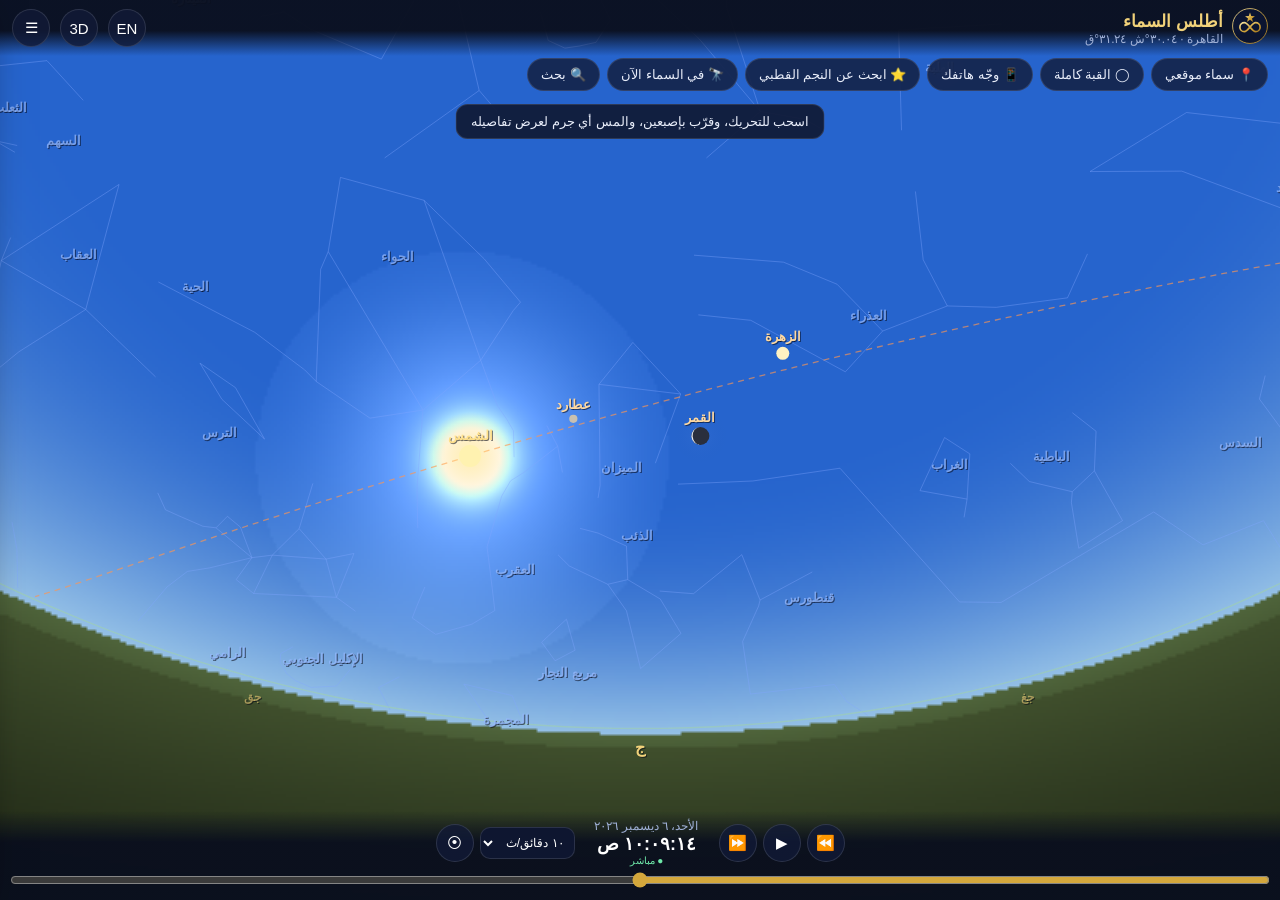
==== atlas.html @ fbcc68f6 "The Universe in Your Hands: full site Co-Authored-By: Claude Opus 5.5 <noreply@anthropic.com> Claude" ====
<!DOCTYPE html>
<html lang="ar" dir="rtl">
<head>
<meta charset="utf-8">
<meta name="viewport" content="width=device-width, initial-scale=1, viewport-fit=cover, user-scalable=no">
<meta name="theme-color" content="#0a0f1e">
<title>أطلس السماء | Sky Atlas — خالد محمد</title>
<link rel="stylesheet" href="css/app.css">
<style>
html,body{margin:0;height:100%;overflow:hidden;background:#0a0f1e;touch-action:none}
#sky{position:fixed;inset:0;width:100%;height:100%;display:block;cursor:grab}
#sky.dragging{cursor:grabbing}
.top{position:fixed;top:0;left:0;right:0;display:flex;align-items:center;gap:10px;padding:calc(8px + env(safe-area-inset-top)) 12px 8px;background:linear-gradient(#0a0f1ef5 55%,#0a0f1e00);pointer-events:none;z-index:5}
.top>*{pointer-events:auto}
.brand{display:flex;align-items:center;gap:9px;flex:1;min-width:0;text-decoration:none;color:inherit}
.brand h1{font-size:17px;margin:0;color:var(--gold-l);font-weight:700;white-space:nowrap}
.brand .sub{font-size:12px;color:var(--muted);white-space:nowrap;overflow:hidden;text-overflow:ellipsis}
.chips{position:fixed;top:calc(58px + env(safe-area-inset-top));left:0;right:0;display:flex;gap:7px;padding:0 12px;overflow-x:auto;z-index:5;scrollbar-width:none}
.chips::-webkit-scrollbar{display:none}
.timebar{position:fixed;left:0;right:0;bottom:0;z-index:6;padding:8px 10px calc(8px + env(safe-area-inset-bottom));background:linear-gradient(#0a0f1e00,#0a0f1ef2 35%);}
.trow{display:flex;align-items:center;gap:6px;justify-content:center}
.tdisp{text-align:center;min-width:132px;cursor:pointer}
.tdisp .d{font-size:12px;color:var(--muted)}
.tdisp .t{font-size:18px;color:#fff;font-variant-numeric:tabular-nums;font-weight:600}
.tdisp .live{font-size:10px;color:#6ee7a8}
.tdisp .live.off{color:#f6b26b}
#tSlider{width:100%;margin:6px 0 0;accent-color:var(--gold)}
.ibtn{width:38px;height:38px;border-radius:50%;border:1px solid var(--line);background:var(--glass);color:#fff;font-size:15px;display:grid;place-items:center;cursor:pointer;padding:0}
.ibtn.on{background:var(--gold);color:#0a0f1e;border-color:var(--gold)}
#info{position:fixed;z-index:7;left:10px;right:10px;bottom:calc(112px + env(safe-area-inset-bottom));max-width:420px;margin:auto;max-height:52vh;overflow:auto}
#info h2{margin:0 0 2px;font-size:20px;color:var(--gold-l)}
#info .alt{color:var(--muted);font-size:13px;margin-bottom:8px}
.kv{display:grid;grid-template-columns:auto 1fr;gap:4px 12px;font-size:13.5px}
.kv b{color:var(--muted);font-weight:500}
.kv span{font-variant-numeric:tabular-nums}
.note{margin-top:8px;font-size:12.5px;color:#f6b26b}
.row-btns{display:flex;gap:6px;margin-top:10px;flex-wrap:wrap}
.x{position:absolute;top:8px;inset-inline-end:8px}
#drawer{position:fixed;z-index:8;top:0;bottom:0;inset-inline-end:0;width:min(380px,92vw);transform:translateX(105%);transition:transform .25s;display:flex;flex-direction:column;border-radius:0;padding:0;padding-top:env(safe-area-inset-top)}
[dir=rtl] #drawer{transform:translateX(-105%)}
#drawer.open{transform:none}
.tabs{display:flex;gap:4px;padding:10px;border-bottom:1px solid var(--line);flex-wrap:wrap}
.tab{flex:1;min-width:64px;padding:8px 6px;border-radius:10px;border:1px solid transparent;background:none;color:var(--muted);font:inherit;font-size:13px;cursor:pointer}
.tab.on{background:var(--glass2);color:#fff;border-color:var(--line)}
.pane{display:none;padding:12px 14px 30px;overflow:auto;flex:1}
.pane.on{display:block}
.tog{display:flex;align-items:center;justify-content:space-between;padding:9px 2px;border-bottom:1px solid #ffffff0d;font-size:14px;cursor:pointer}
.tog input{width:20px;height:20px;accent-color:var(--gold)}
.sw{display:inline-block;width:14px;height:3px;border-radius:2px;margin-inline-end:8px;vertical-align:middle}
label.f{display:block;font-size:12px;color:var(--muted);margin:10px 0 4px}
.inp{width:100%;box-sizing:border-box;padding:10px;border-radius:10px;border:1px solid var(--line);background:#0e1630;color:#fff;font:inherit;font-size:14px}
.two{display:grid;grid-template-columns:1fr 1fr;gap:8px}
.list .it{display:flex;justify-content:space-between;align-items:center;gap:8px;padding:9px 6px;border-bottom:1px solid #ffffff0d;cursor:pointer;font-size:14px}
.list .it:hover{background:#ffffff08}
.list .it small{color:var(--muted)}
.dot{width:10px;height:10px;border-radius:50%;display:inline-block;margin-inline-end:8px}
#guide{position:fixed;z-index:7;top:calc(100px + env(safe-area-inset-top));left:10px;right:10px;max-width:440px;margin:auto}
#guide ol{margin:6px 0 0;padding-inline-start:20px;font-size:13.5px;line-height:1.7}
#toast{position:fixed;z-index:9;left:50%;top:calc(104px + env(safe-area-inset-top));transform:translateX(-50%);padding:9px 14px;border-radius:12px;background:#111a36ee;border:1px solid var(--line);font-size:13px;opacity:0;transition:opacity .3s;pointer-events:none;max-width:86vw;text-align:center}
#toast.show{opacity:1}
.scrim{position:fixed;inset:0;background:#0006;z-index:7;display:none}
.scrim.on{display:block}
.about p{font-size:13.5px;line-height:1.7;color:#d9e0f2}
.about .who{display:flex;gap:12px;align-items:center;margin-bottom:8px}
.legend{font-size:11.5px;color:var(--muted);margin-top:10px;line-height:1.6}
</style>
</head>
<body>
<canvas id="sky"></canvas>

<header class="top">
  <a class="brand" href="index.html" id="homeLink">
    <span id="logo"></span>
    <div style="min-width:0"><h1 data-i="title"></h1><div class="sub" id="placeLbl"></div></div>
  </a>
  <button class="ibtn" id="btnLang" title="Language">EN</button>
  <button class="ibtn" id="btnMode" title="2D / 3D">3D</button>
  <button class="ibtn" id="btnMenu" title="Menu">☰</button>
</header>

<div class="chips">
  <button class="chip" id="cHere" data-i="cHere"></button>
  <button class="chip" id="cDome" data-i="cDome"></button>
  <button class="chip" id="cGyro" data-i="cGyro"></button>
  <button class="chip" id="cPolaris" data-i="cPolaris"></button>
  <button class="chip" id="cNow" data-i="cNow"></button>
  <button class="chip" id="cSearch" data-i="cSearch"></button>
</div>

<div id="toast"></div>
<div id="guide" class="panel" hidden></div>
<div id="info" class="panel" hidden></div>
<div class="scrim" id="scrim"></div>

<aside id="drawer" class="panel">
  <div class="tabs">
    <button class="tab on" data-p="pLayers" data-i="tLayers"></button>
    <button class="tab" data-p="pPlace" data-i="tPlace"></button>
    <button class="tab" data-p="pNow" data-i="tNow"></button>
    <button class="tab" data-p="pSearch" data-i="tSearch"></button>
    <button class="tab" data-p="pAbout" data-i="tAbout"></button>
  </div>
  <div class="pane on" id="pLayers"></div>
  <div class="pane" id="pPlace">
    <label class="f" data-i="city"></label>
    <select class="inp" id="citySel"></select>
    <button class="btn" id="btnGeo" style="margin-top:10px;width:100%" data-i="useGeo"></button>
    <div class="two">
      <div><label class="f" data-i="lat"></label><input class="inp" id="inLat" type="number" step="0.0001"></div>
      <div><label class="f" data-i="lon"></label><input class="inp" id="inLon" type="number" step="0.0001"></div>
    </div>
    <button class="btn ghost" id="btnApplyLL" style="margin-top:8px;width:100%" data-i="applyLL"></button>
    <hr style="border-color:var(--line);margin:16px 0">
    <label class="f" data-i="dateTime"></label>
    <input class="inp" id="inDT" type="datetime-local" step="60">
    <div class="two" style="margin-top:8px">
      <button class="btn" id="btnApplyDT" data-i="applyDT"></button>
      <button class="btn ghost" id="btnNowDT" data-i="now"></button>
    </div>
    <div class="legend" id="tzNote"></div>
  </div>
  <div class="pane" id="pNow"><div class="list" id="nowList"></div></div>
  <div class="pane" id="pSearch">
    <input class="inp" id="q" autocomplete="off">
    <div class="list" id="qList" style="margin-top:8px"></div>
  </div>
  <div class="pane about" id="pAbout"></div>
</aside>

<footer class="timebar">
  <div class="trow">
    <button class="ibtn" id="tBack" title="Reverse">⏪</button>
    <button class="ibtn" id="tPlay" title="Play/Pause">▶</button>
    <button class="ibtn" id="tFwd" title="Forward">⏩</button>
    <div class="tdisp" id="tDisp"><div class="d" id="tDate"></div><div class="t" id="tTime"></div><div class="live" id="tLive"></div></div>
    <select class="inp" id="tSpeed" style="width:auto;padding:7px 6px;font-size:12px"></select>
    <button class="ibtn" id="tNowB" title="Now">⦿</button>
  </div>
  <input type="range" id="tSlider" min="-720" max="720" value="0" step="1">
</footer>

<script src="js/skydata.js"></script>
<script src="js/astro.js"></script>
<script src="js/common.js"></script>
<script src="js/astronomy.min.js"></script>
<script src="js/body3d.js"></script>
<script src="js/atlas.js"></script>
</body>
</html>
---- css/app.css ----
:root{--bg:#0a0f1e;--glass:#121b38cc;--glass2:#1b2750;--line:#ffffff1f;--gold:#d4a73c;--gold-l:#f1d27a;--muted:#9fb0d6;--txt:#e8edf9;--accent:#6fa8ff}
*{-webkit-tap-highlight-color:transparent}
body{font-family:"Noto Naskh Arabic","Noto Sans Arabic","Segoe UI",Tahoma,"Geeza Pro",Arial,sans-serif;color:var(--txt);background:var(--bg)}
[lang=en] body,body[lang=en]{font-family:"Segoe UI",Inter,Roboto,Arial,sans-serif}
.panel{background:var(--glass);backdrop-filter:blur(14px);-webkit-backdrop-filter:blur(14px);border:1px solid var(--line);border-radius:16px;padding:14px 16px;box-shadow:0 10px 40px #0008;position:relative}
.chip{flex:0 0 auto;padding:8px 13px;border-radius:999px;border:1px solid var(--line);background:var(--glass);color:var(--txt);font:inherit;font-size:13px;cursor:pointer;white-space:nowrap;backdrop-filter:blur(10px)}
.chip.on{background:var(--gold);color:#0a0f1e;border-color:var(--gold);font-weight:600}
.btn{padding:10px 14px;border-radius:12px;border:1px solid var(--gold);background:var(--gold);color:#0a0f1e;font:inherit;font-weight:600;font-size:14px;cursor:pointer}
.btn.ghost{background:transparent;color:var(--gold-l)}
.btn.sm{padding:6px 10px;font-size:12.5px;border-radius:9px}
select.inp option{background:#0e1630}
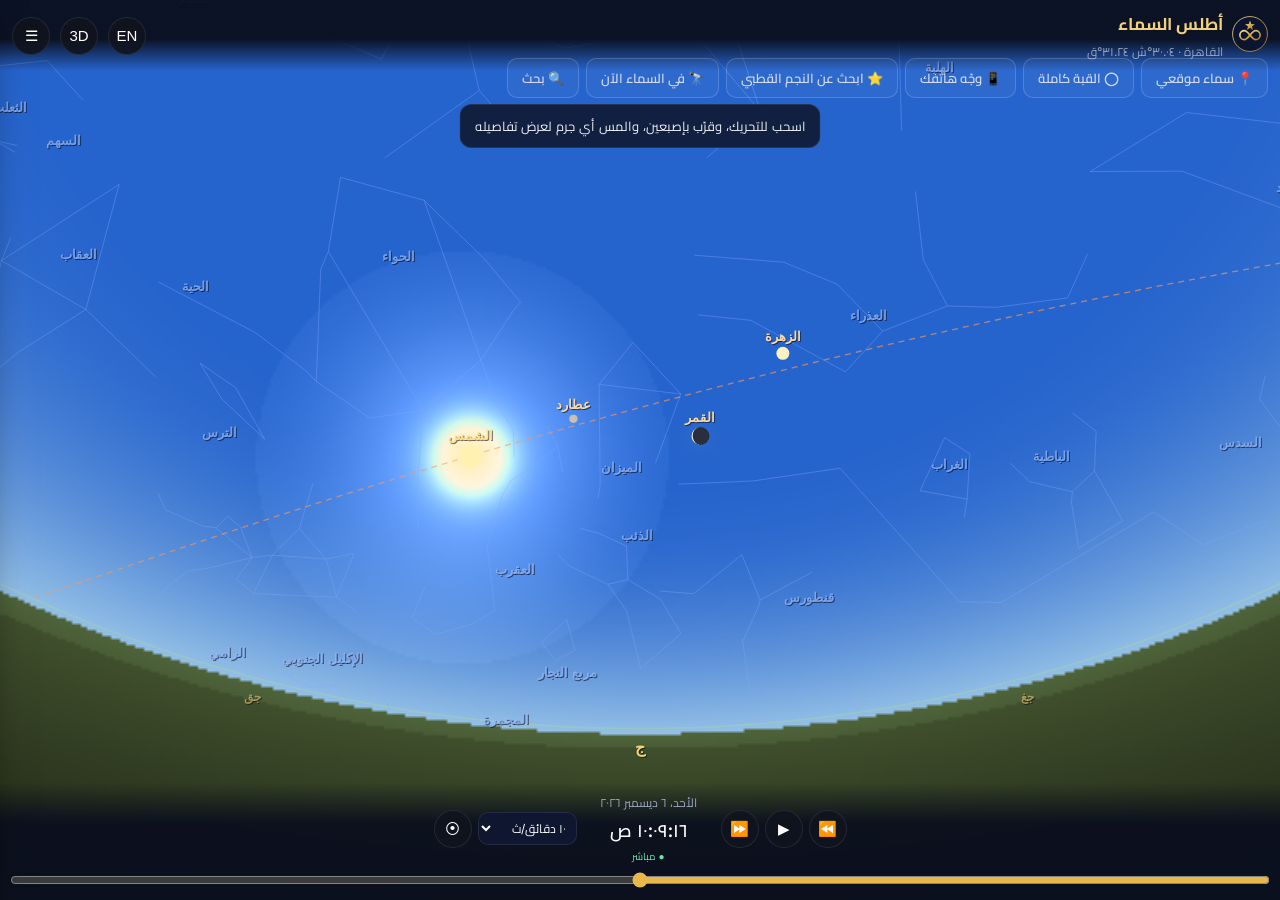
==== commit b5fbb3de: "Redesign: night+gold design system, Cairo+Inter fonts, shared nav header, light/dark theme, new home" ====
--- a/atlas.html
+++ b/atlas.html
@@ -2,8 +2,9 @@
 <html lang="ar" dir="rtl">
 <head>
 <meta charset="utf-8">
+<script>document.documentElement.dataset.theme="dark"</script>
 <meta name="viewport" content="width=device-width, initial-scale=1, viewport-fit=cover, user-scalable=no">
-<meta name="theme-color" content="#0a0f1e">
+<meta name="theme-color" content="#07090f">
 <title>أطلس السماء | Sky Atlas — خالد محمد</title>
 <link rel="stylesheet" href="css/app.css">
 <style>
--- a/css/app.css
+++ b/css/app.css
@@ -1,11 +1,99 @@
-:root{--bg:#0a0f1e;--glass:#121b38cc;--glass2:#1b2750;--line:#ffffff1f;--gold:#d4a73c;--gold-l:#f1d27a;--muted:#9fb0d6;--txt:#e8edf9;--accent:#6fa8ff}
+/* ===== The Universe in Your Hands — design system (night + gold) ===== */
+@font-face{font-family:"Inter";src:url(../fonts/inter-latin.woff2) format("woff2");font-weight:100 900;font-display:swap;unicode-range:U+0000-00FF,U+0131,U+0152-0153,U+02BB-02BC,U+02C6,U+02DA,U+02DC,U+0304,U+0308,U+0329,U+2000-206F,U+20AC,U+2122,U+2191,U+2193,U+2212,U+2215,U+FEFF,U+FFFD}
+@font-face{font-family:"Inter";src:url(../fonts/inter-latin-ext.woff2) format("woff2");font-weight:100 900;font-display:swap;unicode-range:U+0100-02BA,U+02BD-02C5,U+02C7-02CC,U+02CE-02D7,U+02DD-02FF,U+0304,U+0308,U+0329,U+1D00-1DBF,U+1E00-1E9F,U+1EF2-1EFF,U+2020,U+20A0-20AB,U+20AD-20C0,U+2113,U+2C60-2C7F,U+A720-A7FF}
+@font-face{font-family:"Cairo";src:url(../fonts/cairo-arabic.woff2) format("woff2");font-weight:200 1000;font-display:swap;unicode-range:U+0600-06FF,U+0750-077F,U+0870-088E,U+0890-0891,U+0897-08E1,U+08E3-08FF,U+200C-200E,U+2010-2011,U+204F,U+2E41,U+FB50-FDFF,U+FE70-FE74,U+FE76-FEFC,U+102E0-102FB,U+10E60-10E7E,U+10EC2-10EC4,U+10EFC-10EFF,U+1EE00-1EEF1}
+
+:root{
+  --bg:#07090f;--bg2:#0b0f1a;--card:#10141f;--card2:#161b29;--glass:#10141fe6;--glass2:#1a2032;
+  --line:#ffffff17;--line2:#ffffff2b;--gold:#e8b94a;--gold-l:#f3d27e;--gold-ink:#1a1305;--coral:#ff7a45;
+  --muted:#9aa6c2;--txt:#eef1f8;--txt2:#d3daea;--accent:#7fb2ff;--ok:#3ccf8e;--warn:#f0b43c;--bad:#ff6b6b;
+  --shadow:0 12px 40px #0009;--radius:16px;--viz:#060912;
+  --font:"Inter","Cairo","Segoe UI",Tahoma,Arial,sans-serif;
+  color-scheme:dark;
+}
+[data-theme=light]{
+  --bg:#f5f3ee;--bg2:#ffffff;--card:#ffffff;--card2:#f2f0ea;--glass:#ffffffeb;--glass2:#ebe8df;
+  --line:#0f172a1a;--line2:#0f172a33;--gold:#b07d14;--gold-l:#8a5d06;--gold-ink:#ffffff;--coral:#d4541e;
+  --muted:#5a6478;--txt:#121722;--txt2:#2b3244;--accent:#1d5fc4;--ok:#16935c;--warn:#a86d00;--bad:#c93636;
+  --shadow:0 6px 24px #0f172a14;
+  color-scheme:light;
+}
 *{-webkit-tap-highlight-color:transparent}
-body{font-family:"Noto Naskh Arabic","Noto Sans Arabic","Segoe UI",Tahoma,"Geeza Pro",Arial,sans-serif;color:var(--txt);background:var(--bg)}
-[lang=en] body,body[lang=en]{font-family:"Segoe UI",Inter,Roboto,Arial,sans-serif}
-.panel{background:var(--glass);backdrop-filter:blur(14px);-webkit-backdrop-filter:blur(14px);border:1px solid var(--line);border-radius:16px;padding:14px 16px;box-shadow:0 10px 40px #0008;position:relative}
-.chip{flex:0 0 auto;padding:8px 13px;border-radius:999px;border:1px solid var(--line);background:var(--glass);color:var(--txt);font:inherit;font-size:13px;cursor:pointer;white-space:nowrap;backdrop-filter:blur(10px)}
-.chip.on{background:var(--gold);color:#0a0f1e;border-color:var(--gold);font-weight:600}
-.btn{padding:10px 14px;border-radius:12px;border:1px solid var(--gold);background:var(--gold);color:#0a0f1e;font:inherit;font-weight:600;font-size:14px;cursor:pointer}
-.btn.ghost{background:transparent;color:var(--gold-l)}
-.btn.sm{padding:6px 10px;font-size:12.5px;border-radius:9px}
-select.inp option{background:#0e1630}
+body{font-family:var(--font);color:var(--txt);background:var(--bg);-webkit-font-smoothing:antialiased}
+[lang=en] body,body[lang=en]{font-family:var(--font)}
+::selection{background:#e8b94a55}
+a{color:var(--gold-l)}
+.panel{background:var(--card);border:1px solid var(--line);border-radius:var(--radius);padding:16px 18px;box-shadow:var(--shadow);position:relative}
+.chip{flex:0 0 auto;padding:7px 14px;border-radius:10px;border:1.5px solid var(--line2);background:color-mix(in srgb,var(--txt) 4%,transparent);color:var(--txt2);font:inherit;font-size:13px;font-weight:600;cursor:pointer;white-space:nowrap;transition:background .15s,border-color .15s,color .15s}
+.chip:hover{border-color:var(--gold)}
+.chip.on{background:color-mix(in srgb,var(--gold) 18%,transparent);color:var(--gold-l);border-color:var(--gold)}
+.btn{display:inline-flex;align-items:center;gap:6px;padding:10px 16px;border-radius:12px;border:1px solid var(--gold);background:var(--gold);color:var(--gold-ink);font:inherit;font-weight:700;font-size:14px;cursor:pointer;text-decoration:none;transition:filter .15s,transform .15s}
+.btn:hover{filter:brightness(1.08)}.btn:active{transform:translateY(1px)}
+.btn.ghost{background:transparent;color:var(--gold-l);border-color:var(--line2)}
+.btn.ghost:hover{border-color:var(--gold)}
+.btn.light{background:var(--txt);color:var(--bg);border-color:var(--txt)}
+.btn.sm{padding:6px 11px;font-size:12.5px;border-radius:9px}
+select.inp option{background:var(--card)}
+canvas{background-color:transparent}
+[data-theme=light] canvas:not(.keep-light){background-color:var(--viz)}
+
+/* ---------- shared site header / navigation ---------- */
+.kh-nav{display:flex;align-items:center;gap:2px;margin-inline-start:auto}
+.kh-nav a.nl{color:var(--txt2);text-decoration:none;font-size:13.5px;font-weight:600;padding:7px 10px;border-radius:9px;white-space:nowrap}
+.kh-nav a.nl:hover{background:color-mix(in srgb,var(--txt) 7%,transparent);color:var(--txt)}
+.kh-nav a.nl.cur{color:var(--gold-l);background:color-mix(in srgb,var(--gold) 13%,transparent)}
+.kh-acts{display:flex;align-items:center;gap:8px}
+.kh-cta{padding:8px 14px;font-size:13px;border-radius:11px;white-space:nowrap}
+.kh-burger{display:none}
+.kh-drawer{position:fixed;inset:0;z-index:50;background:#0008;display:flex;justify-content:flex-end}
+.kh-drawer[hidden]{display:none}
+.kh-drawer .dw{width:min(320px,86vw);height:100%;overflow:auto;background:var(--card);border-inline-start:1px solid var(--line);padding:calc(14px + env(safe-area-inset-top)) 14px 24px;box-shadow:var(--shadow)}
+[dir=rtl] .kh-drawer{justify-content:flex-start}
+.kh-drawer a{display:flex;align-items:center;gap:10px;padding:12px;border-radius:12px;color:var(--txt);text-decoration:none;font-weight:600;font-size:15px}
+.kh-drawer a.cur{background:color-mix(in srgb,var(--gold) 14%,transparent);color:var(--gold-l)}
+.kh-drawer .dh{display:flex;align-items:center;justify-content:space-between;margin-bottom:10px;color:var(--muted);font-size:13px}
+@media(max-width:1180px){.kh-nav{display:none}.kh-burger{display:grid}.kh-acts{margin-inline-start:auto}}
+@media(max-width:520px){.kh-cta .tx{display:none}}
+
+/* ---------- data UI: stats, search, filters, cards, tables, modal ---------- */
+.stats{display:grid;grid-template-columns:repeat(auto-fit,minmax(130px,1fr));gap:10px;margin:14px 0}
+.stat{background:var(--card);border:1px solid var(--line);border-radius:14px;padding:14px 10px;text-align:center}
+.stat b{display:block;font-size:28px;font-weight:800;color:var(--coral);font-variant-numeric:tabular-nums;line-height:1.15}
+.stat span{font-size:12.5px;color:var(--muted)}
+.search{display:flex;align-items:center;gap:10px;background:var(--card);border:1.5px solid var(--line2);border-radius:14px;padding:4px 14px;max-width:640px;margin:10px auto}
+.search:focus-within{border-color:var(--gold)}
+.search input{flex:1;border:0;outline:0;background:transparent;color:var(--txt);font:inherit;font-size:15px;padding:10px 0;min-width:0}
+.search .ic{color:var(--muted);font-size:17px}
+.filters{display:flex;gap:8px;flex-wrap:wrap;justify-content:center;margin:10px 0}
+.filters .lbl{width:100%;text-align:center;font-size:12.5px;color:var(--muted);font-weight:600}
+.count{text-align:center;color:var(--muted);font-size:13px;margin:6px 0 12px}
+.dcard{background:var(--card);border:1px solid var(--line);border-radius:var(--radius);padding:18px;display:flex;flex-direction:column;gap:10px;transition:transform .15s,border-color .15s}
+.dcard:hover{transform:translateY(-2px);border-color:var(--line2)}
+.dcard .hd{display:flex;align-items:flex-start;justify-content:space-between;gap:10px}
+.dcard h3{margin:0;font-size:17px;font-weight:800;color:var(--txt);line-height:1.4}
+.tag{display:inline-block;font-size:11.5px;font-weight:700;padding:3px 9px;border-radius:8px;background:color-mix(in srgb,var(--txt) 7%,transparent);color:var(--muted);white-space:nowrap}
+.tag.gold{background:color-mix(in srgb,var(--gold) 17%,transparent);color:var(--gold-l)}
+.tag.ok{background:color-mix(in srgb,var(--ok) 18%,transparent);color:var(--ok)}
+.rows{display:grid;grid-template-columns:auto 1fr;gap:6px 14px;font-size:13.5px;border-top:1px solid var(--line);padding-top:10px}
+.rows dt{color:var(--muted)}.rows dd{margin:0;text-align:end;font-weight:600;color:var(--txt)}
+.dcard .acts{display:flex;gap:8px;flex-wrap:wrap;border-top:1px solid var(--line);padding-top:12px;margin-top:auto}
+.dgrid{display:grid;grid-template-columns:repeat(auto-fill,minmax(300px,1fr));gap:14px}
+.tbl{width:100%;border-collapse:separate;border-spacing:0;font-size:13.5px}
+.tbl th{position:sticky;top:0;background:var(--card2);color:var(--muted);font-weight:700;font-size:12.5px;text-align:start;padding:10px;border-bottom:1px solid var(--line2)}
+.tbl td{padding:10px;border-bottom:1px solid var(--line);vertical-align:top}
+.tbl tr:nth-child(even) td{background:color-mix(in srgb,var(--txt) 2.5%,transparent)}
+.tbl td.n{text-align:end;font-variant-numeric:tabular-nums}
+.kmodal{position:fixed;inset:0;z-index:60;background:#000a;display:flex;align-items:center;justify-content:center;padding:14px}
+.kmodal[hidden]{display:none}
+.kmodal .box{width:min(820px,100%);max-height:90vh;overflow:auto;background:var(--card);border:1px solid var(--line2);border-radius:18px;padding:22px;box-shadow:var(--shadow)}
+.kmodal .mh{display:flex;align-items:center;justify-content:space-between;gap:10px;border-bottom:1px solid var(--line);padding-bottom:12px;margin-bottom:14px}
+.kmodal .mh h3{margin:0;font-size:20px}
+.kmodal .x{width:36px;height:36px;border-radius:10px;border:0;background:#c43c3c;color:#fff;font-size:17px;cursor:pointer}
+.fbox{border-inline-start:3px solid var(--gold);background:var(--card2);border-radius:8px;padding:9px 12px;margin-bottom:8px}
+.fbox .k{display:block;font-size:12px;font-weight:700;color:var(--gold-l)}
+.fbox .v{font-size:14px;color:var(--txt);word-break:break-word}
+.cite{font-family:ui-monospace,Menlo,Consolas,monospace;font-size:12.5px;direction:ltr;text-align:left;white-space:pre-wrap;background:var(--bg2);border:1px solid var(--line);border-radius:10px;padding:10px 12px;color:var(--txt2)}
+[data-theme=light] .viz{background:var(--viz);border-radius:14px}
+/* text that sits on top of dark visualisations keeps the night palette in both themes */
+.hud,.leg,.lbl,.on-viz,.simwrap,.fb{--txt:#eef1f8;--txt2:#d3daea;--muted:#9aa6c2;--gold-l:#f3d27e;--gold:#e8b94a;--line:#ffffff17}
+.hud,.leg{color:var(--txt)}
